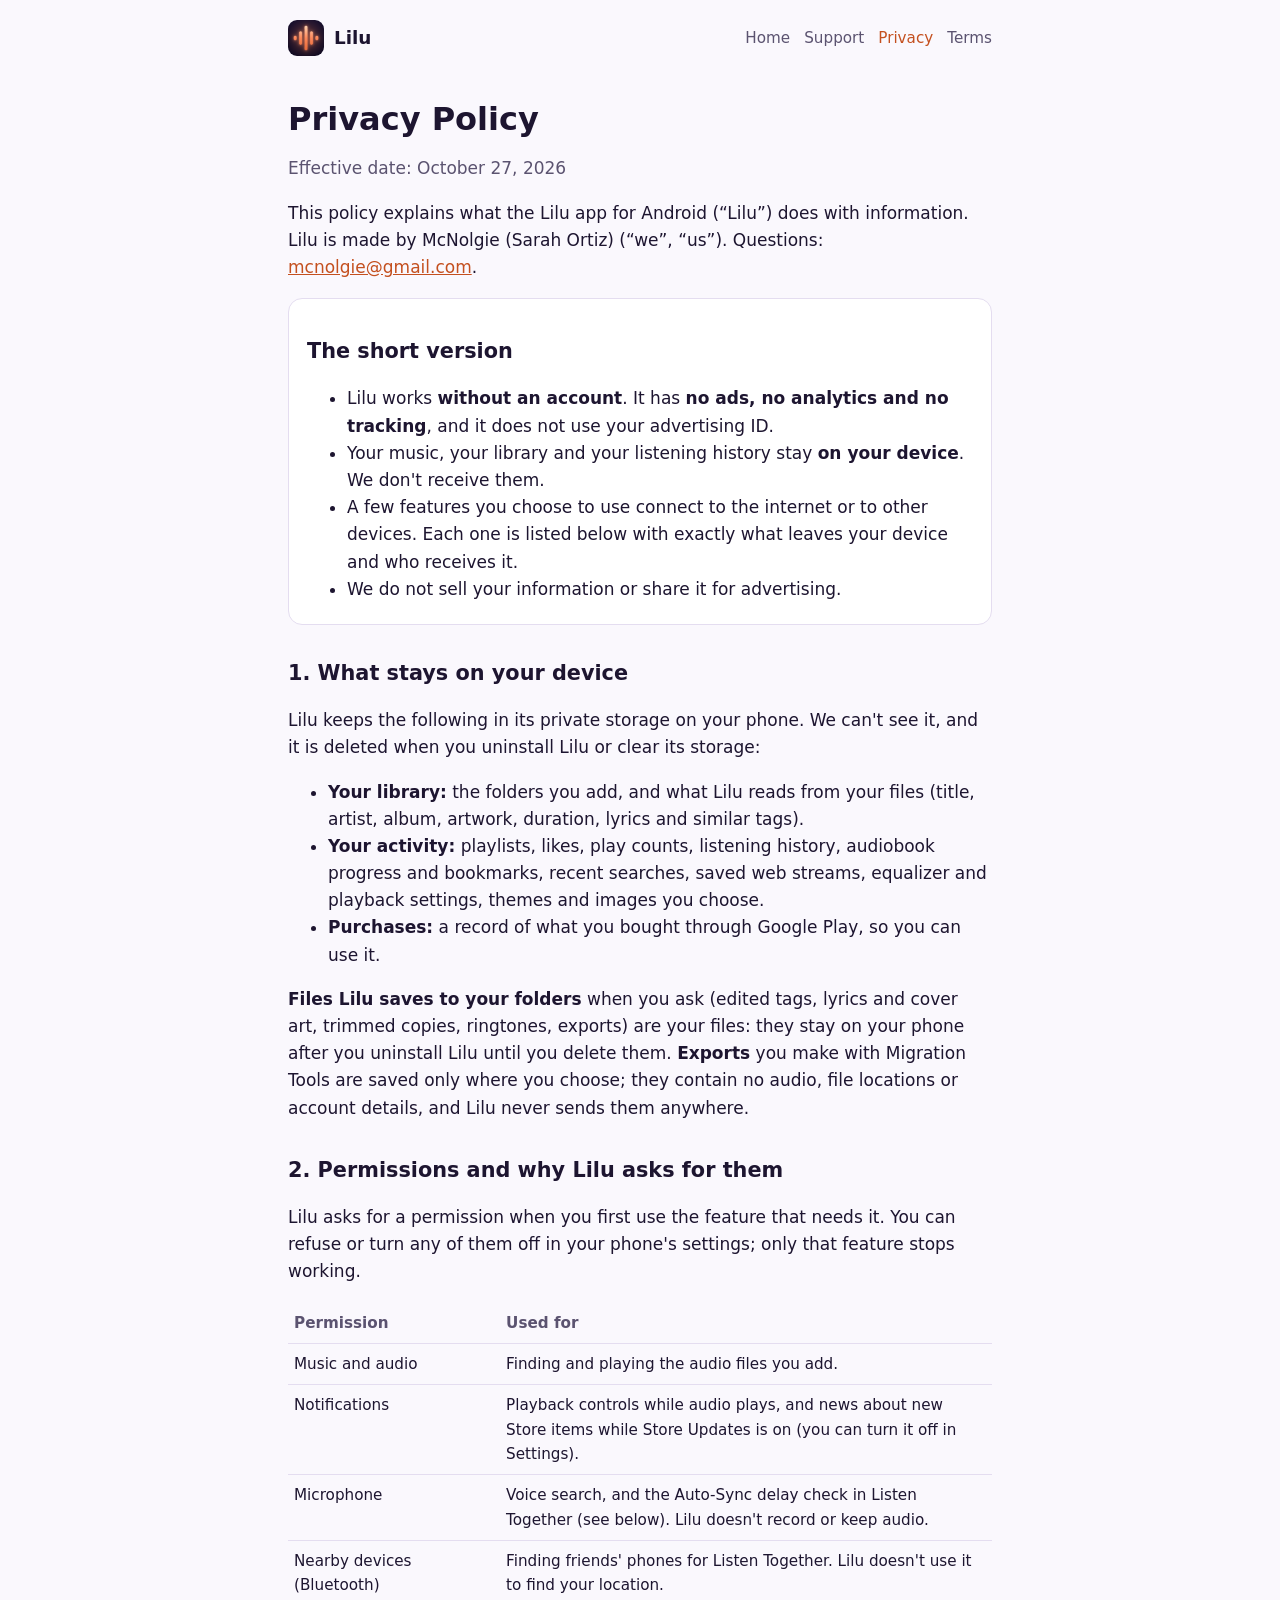
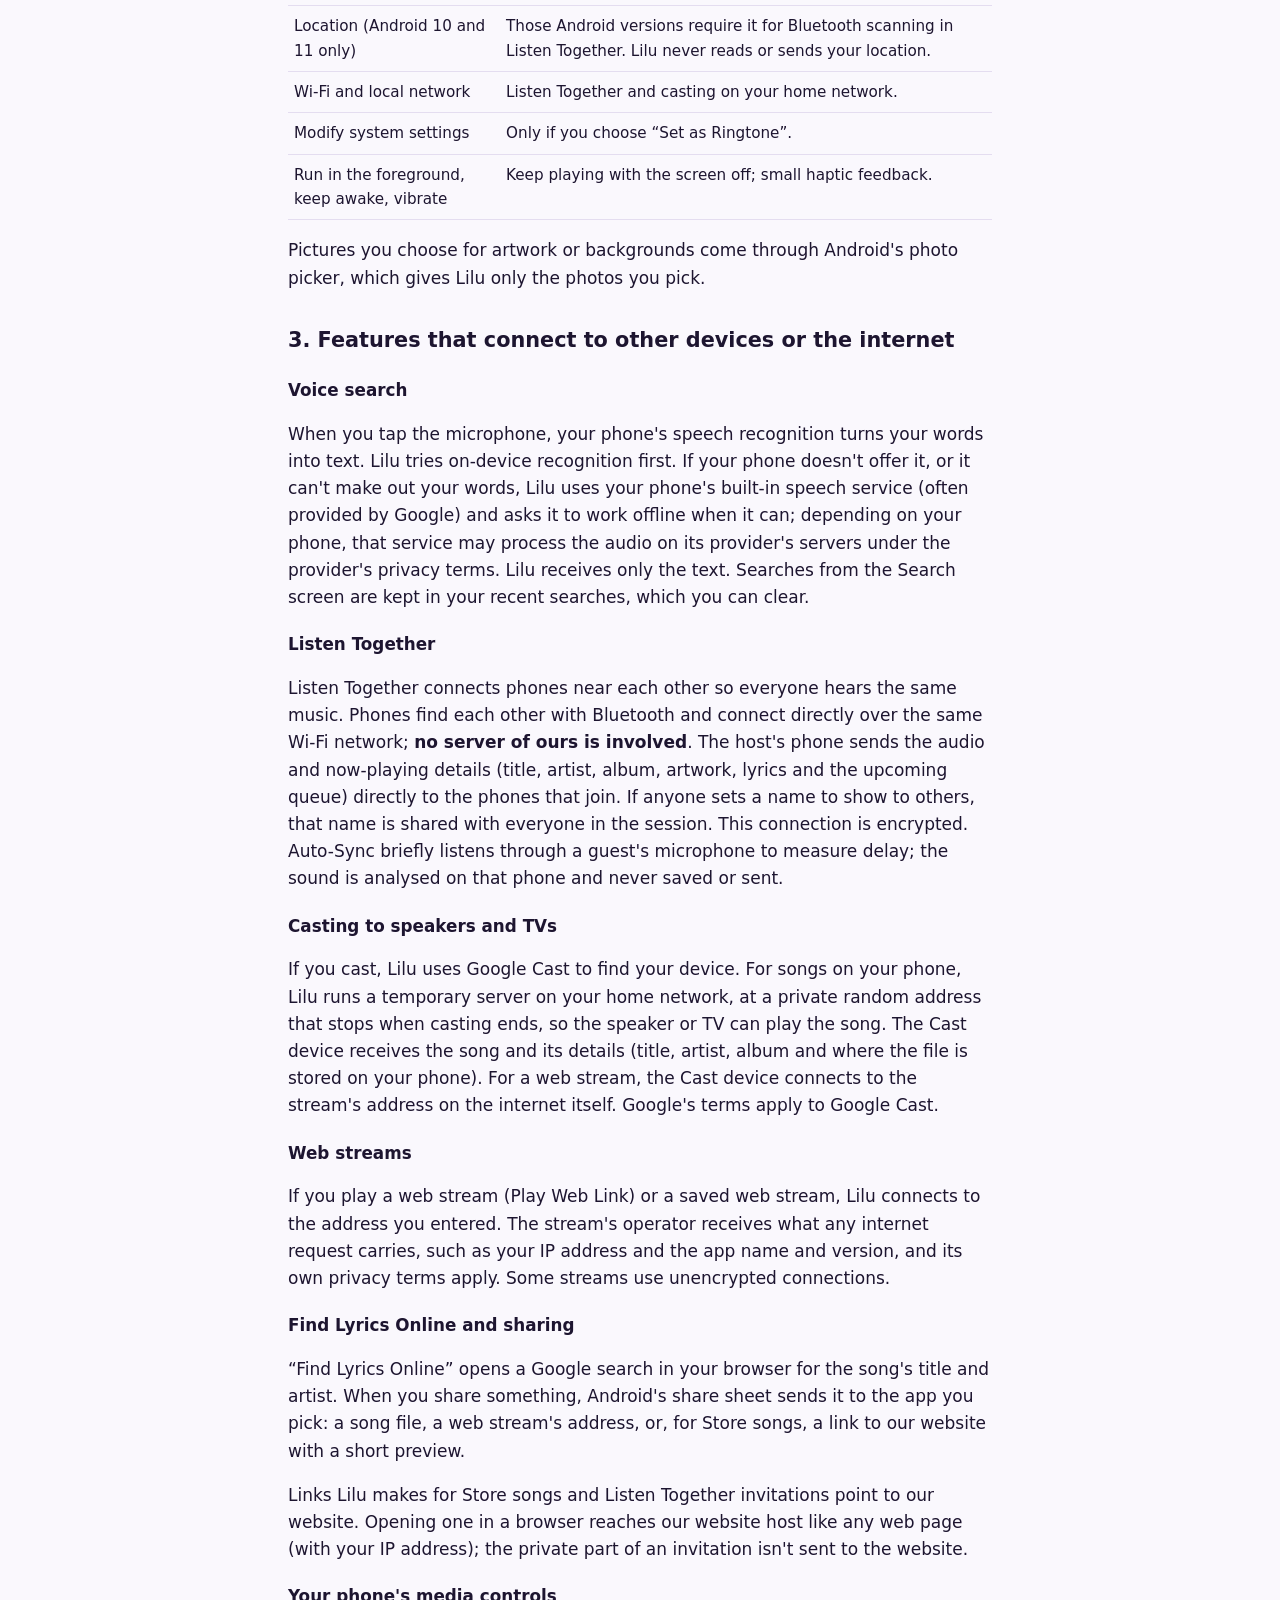
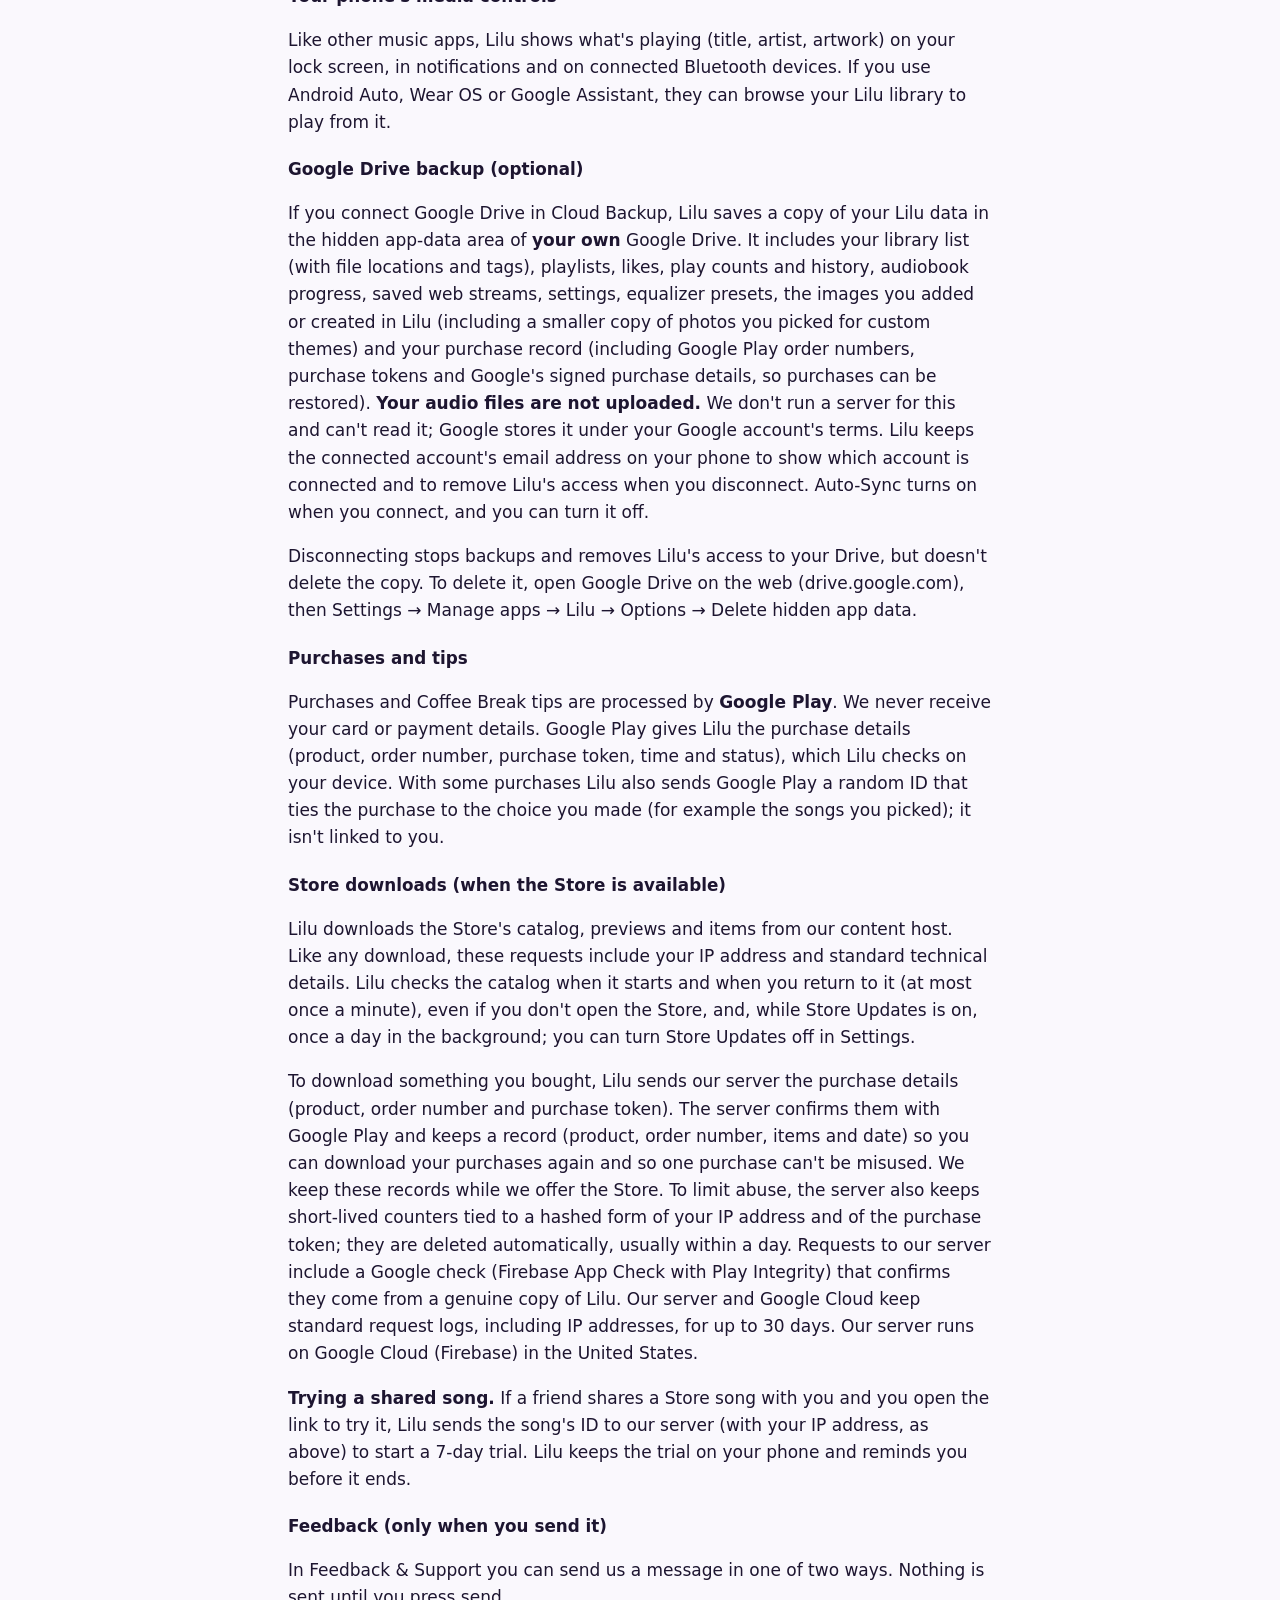
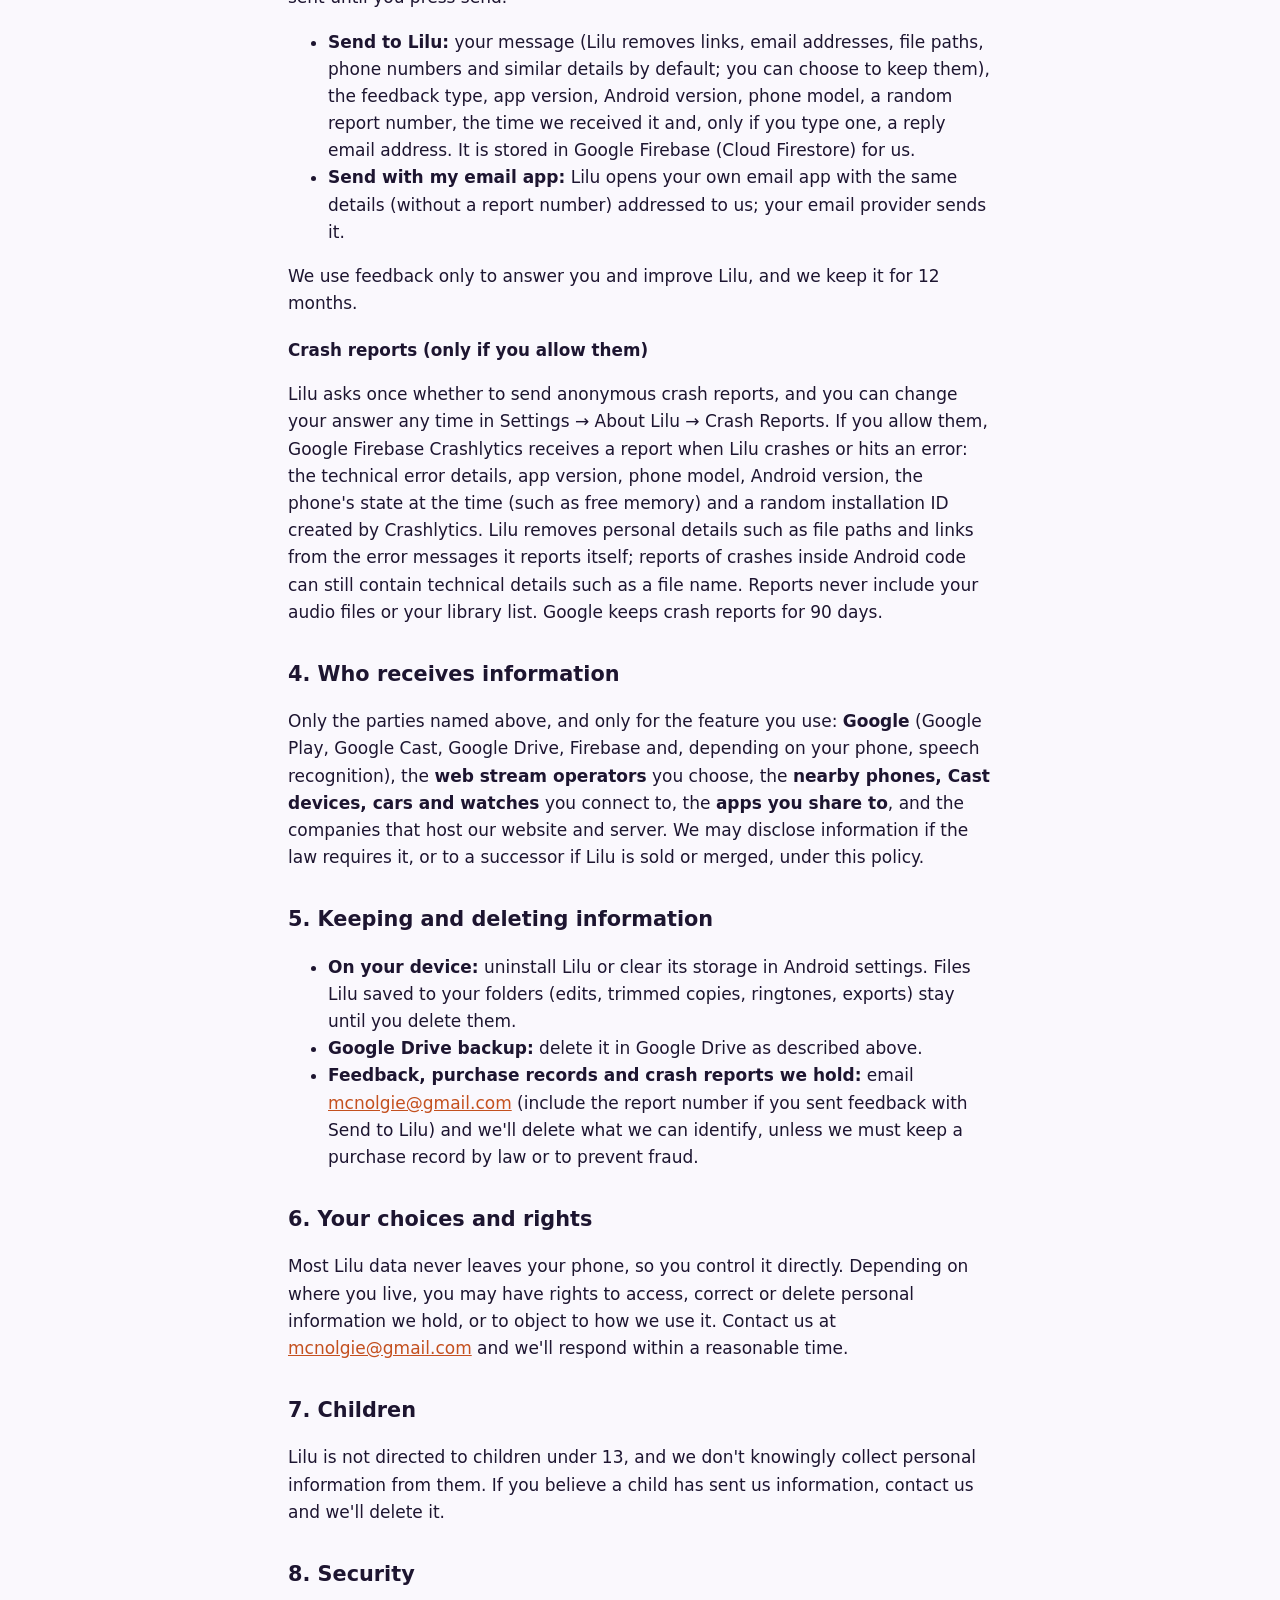
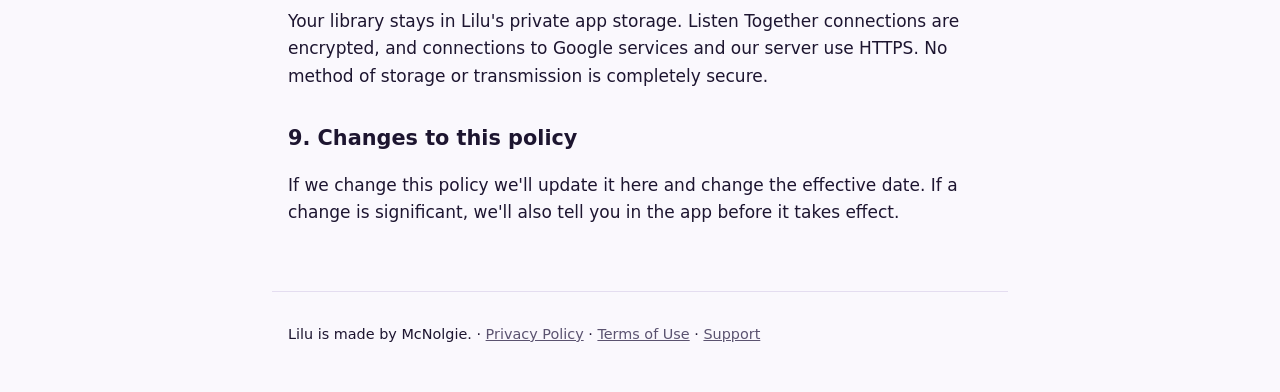
==== privacy.html @ f52eeafa "Add files via upload" ====
<!doctype html>
<html lang="en">
<head>
<meta charset="utf-8">
<meta name="viewport" content="width=device-width, initial-scale=1">
<title>Privacy Policy – Lilu</title>
<meta name="description" content="What the Lilu app keeps on your device, what leaves it, and who receives it.">
<link rel="icon" href="favicon.png">
<link rel="stylesheet" href="style.css">
</head>
<body>
<!-- DRAFT for the owner's review. Fill every [BRACKETED] value and have it reviewed before
     publishing. Facts were checked against the Lilu source code on 26 Oct 2026. -->
<header class="site">
  <a class="brand" href="./"><img src="icon-192.png" alt="">Lilu</a>
  <nav class="site" aria-label="Site">
    <a href="./">Home</a>
    <a href="support.html">Support</a>
    <a href="privacy.html" aria-current="page">Privacy</a>
    <a href="terms.html">Terms</a>
  </nav>
</header>
<main>
<h1>Privacy Policy</h1>
<p class="muted">Effective date: October 27, 2026</p>

<p>This policy explains what the Lilu app for Android (“Lilu”) does with information. Lilu is made by McNolgie (Sarah Ortiz) (“we”, “us”). Questions: <a href="mailto:mcnolgie@gmail.com">mcnolgie@gmail.com</a>.</p>

<div class="summary">
<h2>The short version</h2>
<ul>
  <li>Lilu works <strong>without an account</strong>. It has <strong>no ads, no analytics and no tracking</strong>, and it does not use your advertising ID.</li>
  <li>Your music, your library and your listening history stay <strong>on your device</strong>. We don't receive them.</li>
  <li>A few features you choose to use connect to the internet or to other devices. Each one is listed below with exactly what leaves your device and who receives it.</li>
  <li>We do not sell your information or share it for advertising.</li>
</ul>
</div>

<h2>1. What stays on your device</h2>
<p>Lilu keeps the following in its private storage on your phone. We can't see it, and it is deleted when you uninstall Lilu or clear its storage:</p>
<ul>
  <li><strong>Your library:</strong> the folders you add, and what Lilu reads from your files (title, artist, album, artwork, duration, lyrics and similar tags).</li>
  <li><strong>Your activity:</strong> playlists, likes, play counts, listening history, audiobook progress and bookmarks, recent searches, saved web streams, equalizer and playback settings, themes and images you choose.</li>
  <li><strong>Purchases:</strong> a record of what you bought through Google Play, so you can use it.</li>
</ul>
<p><strong>Files Lilu saves to your folders</strong> when you ask (edited tags, lyrics and cover art, trimmed copies, ringtones, exports) are your files: they stay on your phone after you uninstall Lilu until you delete them. <strong>Exports</strong> you make with Migration Tools are saved only where you choose; they contain no audio, file locations or account details, and Lilu never sends them anywhere.</p>

<h2>2. Permissions and why Lilu asks for them</h2>
<p>Lilu asks for a permission when you first use the feature that needs it. You can refuse or turn any of them off in your phone's settings; only that feature stops working.</p>
<div class="table-wrap"><table>
  <tr><th>Permission</th><th>Used for</th></tr>
  <tr><td>Music and audio</td><td>Finding and playing the audio files you add.</td></tr>
  <tr><td>Notifications</td><td>Playback controls while audio plays, and news about new Store items while Store Updates is on (you can turn it off in Settings).</td></tr>
  <tr><td>Microphone</td><td>Voice search, and the Auto-Sync delay check in Listen Together (see below). Lilu doesn't record or keep audio.</td></tr>
  <tr><td>Nearby devices (Bluetooth)</td><td>Finding friends' phones for Listen Together. Lilu doesn't use it to find your location.</td></tr>
  <tr><td>Location (Android 10 and 11 only)</td><td>Those Android versions require it for Bluetooth scanning in Listen Together. Lilu never reads or sends your location.</td></tr>
  <tr><td>Wi-Fi and local network</td><td>Listen Together and casting on your home network.</td></tr>
  <tr><td>Modify system settings</td><td>Only if you choose “Set as Ringtone”.</td></tr>
  <tr><td>Run in the foreground, keep awake, vibrate</td><td>Keep playing with the screen off; small haptic feedback.</td></tr>
</table></div>
<p>Pictures you choose for artwork or backgrounds come through Android's photo picker, which gives Lilu only the photos you pick.</p>

<h2>3. Features that connect to other devices or the internet</h2>

<h3>Voice search</h3>
<p>When you tap the microphone, your phone's speech recognition turns your words into text. Lilu tries on-device recognition first. If your phone doesn't offer it, or it can't make out your words, Lilu uses your phone's built-in speech service (often provided by Google) and asks it to work offline when it can; depending on your phone, that service may process the audio on its provider's servers under the provider's privacy terms. Lilu receives only the text. Searches from the Search screen are kept in your recent searches, which you can clear.</p>

<h3>Listen Together</h3>
<p>Listen Together connects phones near each other so everyone hears the same music. Phones find each other with Bluetooth and connect directly over the same Wi-Fi network; <strong>no server of ours is involved</strong>. The host's phone sends the audio and now-playing details (title, artist, album, artwork, lyrics and the upcoming queue) directly to the phones that join. If anyone sets a name to show to others, that name is shared with everyone in the session. This connection is encrypted. Auto-Sync briefly listens through a guest's microphone to measure delay; the sound is analysed on that phone and never saved or sent.</p>

<h3>Casting to speakers and TVs</h3>
<p>If you cast, Lilu uses Google Cast to find your device. For songs on your phone, Lilu runs a temporary server on your home network, at a private random address that stops when casting ends, so the speaker or TV can play the song. The Cast device receives the song and its details (title, artist, album and where the file is stored on your phone). For a web stream, the Cast device connects to the stream's address on the internet itself. Google's terms apply to Google Cast.</p>

<h3>Web streams</h3>
<p>If you play a web stream (Play Web Link) or a saved web stream, Lilu connects to the address you entered. The stream's operator receives what any internet request carries, such as your IP address and the app name and version, and its own privacy terms apply. Some streams use unencrypted connections.</p>

<h3>Find Lyrics Online and sharing</h3>
<p>“Find Lyrics Online” opens a Google search in your browser for the song's title and artist. When you share something, Android's share sheet sends it to the app you pick: a song file, a web stream's address, or, for Store songs, a link to our website with a short preview.</p>
<p>Links Lilu makes for Store songs and Listen Together invitations point to our website. Opening one in a browser reaches our website host like any web page (with your IP address); the private part of an invitation isn't sent to the website.</p>

<h3>Your phone's media controls</h3>
<p>Like other music apps, Lilu shows what's playing (title, artist, artwork) on your lock screen, in notifications and on connected Bluetooth devices. If you use Android Auto, Wear OS or Google Assistant, they can browse your Lilu library to play from it.</p>

<h3>Google Drive backup (optional)</h3>
<p>If you connect Google Drive in Cloud Backup, Lilu saves a copy of your Lilu data in the hidden app-data area of <strong>your own</strong> Google Drive. It includes your library list (with file locations and tags), playlists, likes, play counts and history, audiobook progress, saved web streams, settings, equalizer presets, the images you added or created in Lilu (including a smaller copy of photos you picked for custom themes) and your purchase record (including Google Play order numbers, purchase tokens and Google's signed purchase details, so purchases can be restored). <strong>Your audio files are not uploaded.</strong> We don't run a server for this and can't read it; Google stores it under your Google account's terms. Lilu keeps the connected account's email address on your phone to show which account is connected and to remove Lilu's access when you disconnect. Auto-Sync turns on when you connect, and you can turn it off.</p>
<p>Disconnecting stops backups and removes Lilu's access to your Drive, but doesn't delete the copy. To delete it, open Google Drive on the web (drive.google.com), then Settings → Manage apps → Lilu → Options → Delete hidden app data.</p>

<h3>Purchases and tips</h3>
<p>Purchases and Coffee Break tips are processed by <strong>Google Play</strong>. We never receive your card or payment details. Google Play gives Lilu the purchase details (product, order number, purchase token, time and status), which Lilu checks on your device. With some purchases Lilu also sends Google Play a random ID that ties the purchase to the choice you made (for example the songs you picked); it isn't linked to you.</p>

<h3>Store downloads (when the Store is available)</h3>
<p>Lilu downloads the Store's catalog, previews and items from our content host. Like any download, these requests include your IP address and standard technical details. Lilu checks the catalog when it starts and when you return to it (at most once a minute), even if you don't open the Store, and, while Store Updates is on, once a day in the background; you can turn Store Updates off in Settings.</p>
<p>To download something you bought, Lilu sends our server the purchase details (product, order number and purchase token). The server confirms them with Google Play and keeps a record (product, order number, items and date) so you can download your purchases again and so one purchase can't be misused. We keep these records while we offer the Store. To limit abuse, the server also keeps short-lived counters tied to a hashed form of your IP address and of the purchase token; they are deleted automatically, usually within a day. Requests to our server include a Google check (Firebase App Check with Play Integrity) that confirms they come from a genuine copy of Lilu. Our server and Google Cloud keep standard request logs, including IP addresses, for up to 30 days. Our server runs on Google Cloud (Firebase) in the United States.</p>
<p><strong>Trying a shared song.</strong> If a friend shares a Store song with you and you open the link to try it, Lilu sends the song's ID to our server (with your IP address, as above) to start a 7-day trial. Lilu keeps the trial on your phone and reminds you before it ends.</p>

<h3>Feedback (only when you send it)</h3>
<p>In Feedback &amp; Support you can send us a message in one of two ways. Nothing is sent until you press send.</p>
<ul>
  <li><strong>Send to Lilu:</strong> your message (Lilu removes links, email addresses, file paths, phone numbers and similar details by default; you can choose to keep them), the feedback type, app version, Android version, phone model, a random report number, the time we received it and, only if you type one, a reply email address. It is stored in Google Firebase (Cloud Firestore) for us.</li>
  <li><strong>Send with my email app:</strong> Lilu opens your own email app with the same details (without a report number) addressed to us; your email provider sends it.</li>
</ul>
<p>We use feedback only to answer you and improve Lilu, and we keep it for 12 months.</p>

<h3>Crash reports (only if you allow them)</h3>
<p>Lilu asks once whether to send anonymous crash reports, and you can change your answer any time in Settings → About Lilu → Crash Reports. If you allow them, Google Firebase Crashlytics receives a report when Lilu crashes or hits an error: the technical error details, app version, phone model, Android version, the phone's state at the time (such as free memory) and a random installation ID created by Crashlytics. Lilu removes personal details such as file paths and links from the error messages it reports itself; reports of crashes inside Android code can still contain technical details such as a file name. Reports never include your audio files or your library list. Google keeps crash reports for 90 days.</p>

<h2>4. Who receives information</h2>
<p>Only the parties named above, and only for the feature you use: <strong>Google</strong> (Google Play, Google Cast, Google Drive, Firebase and, depending on your phone, speech recognition), the <strong>web stream operators</strong> you choose, the <strong>nearby phones, Cast devices, cars and watches</strong> you connect to, the <strong>apps you share to</strong>, and the companies that host our website and server. We may disclose information if the law requires it, or to a successor if Lilu is sold or merged, under this policy.</p>

<h2>5. Keeping and deleting information</h2>
<ul>
  <li><strong>On your device:</strong> uninstall Lilu or clear its storage in Android settings. Files Lilu saved to your folders (edits, trimmed copies, ringtones, exports) stay until you delete them.</li>
  <li><strong>Google Drive backup:</strong> delete it in Google Drive as described above.</li>
  <li><strong>Feedback, purchase records and crash reports we hold:</strong> email <a href="mailto:mcnolgie@gmail.com">mcnolgie@gmail.com</a> (include the report number if you sent feedback with Send to Lilu) and we'll delete what we can identify, unless we must keep a purchase record by law or to prevent fraud.</li>
</ul>

<h2>6. Your choices and rights</h2>
<p>Most Lilu data never leaves your phone, so you control it directly. Depending on where you live, you may have rights to access, correct or delete personal information we hold, or to object to how we use it. Contact us at <a href="mailto:mcnolgie@gmail.com">mcnolgie@gmail.com</a> and we'll respond within a reasonable time.</p>

<h2>7. Children</h2>
<p>Lilu is not directed to children under 13, and we don't knowingly collect personal information from them. If you believe a child has sent us information, contact us and we'll delete it.</p>

<h2>8. Security</h2>
<p>Your library stays in Lilu's private app storage. Listen Together connections are encrypted, and connections to Google services and our server use HTTPS. No method of storage or transmission is completely secure.</p>

<h2>9. Changes to this policy</h2>
<p>If we change this policy we'll update it here and change the effective date. If a change is significant, we'll also tell you in the app before it takes effect.</p>
</main>
<footer class="site">
  <p>Lilu is made by McNolgie. · <a href="privacy.html">Privacy Policy</a> · <a href="terms.html">Terms of Use</a> · <a href="support.html">Support</a></p>
</footer>
</body>
</html>
---- style.css ----
:root {
  --bg: #0f0a1f;
  --surface: #1a1330;
  --text: #f4f1fa;
  --muted: #c9c3da;
  --accent: #ff8a5c;
  --line: #2d2448;
  --max: 46rem;
}
@media (prefers-color-scheme: light) {
  :root {
    --bg: #faf8fd;
    --surface: #ffffff;
    --text: #1d1530;
    --muted: #5b5370;
    --accent: #c4501f;
    --line: #e4ddf0;
  }
}
* { box-sizing: border-box; }
html { -webkit-text-size-adjust: 100%; }
body {
  margin: 0;
  background: var(--bg);
  color: var(--text);
  font: 17px/1.6 system-ui, -apple-system, "Segoe UI", Roboto, "Helvetica Neue", Arial, sans-serif;
}
a { color: var(--accent); }
a:focus-visible { outline: 2px solid var(--accent); outline-offset: 2px; }
header.site, footer.site, main { max-width: var(--max); margin: 0 auto; padding: 0 16px; }
header.site { display: flex; align-items: center; gap: 12px; padding-top: 20px; padding-bottom: 8px; }
header.site a.brand { display: flex; align-items: center; gap: 10px; color: var(--text); text-decoration: none; font-weight: 700; font-size: 1.15rem; }
header.site img { width: 36px; height: 36px; border-radius: 9px; }
nav.site { margin-left: auto; display: flex; gap: 14px; flex-wrap: wrap; font-size: 0.95rem; }
nav.site a { color: var(--muted); text-decoration: none; }
nav.site a:hover, nav.site a[aria-current="page"] { color: var(--accent); }
main { padding-top: 12px; padding-bottom: 48px; }
h1 { font-size: 2rem; line-height: 1.2; margin: 24px 0 8px; }
h2 { font-size: 1.3rem; margin: 32px 0 8px; }
h3 { font-size: 1.05rem; margin: 20px 0 4px; }
p, li { color: var(--text); }
.muted { color: var(--muted); }
.hero { text-align: center; padding: 32px 0 8px; }
.hero img { width: 112px; height: 112px; border-radius: 26px; }
.hero h1 { font-size: 2.6rem; margin-top: 16px; }
.hero p { font-size: 1.2rem; color: var(--muted); margin: 0 auto; max-width: 30rem; }
.pill { display: inline-block; margin-top: 18px; padding: 8px 18px; border-radius: 999px; border: 1px solid var(--line); color: var(--muted); font-size: 0.95rem; }
.grid { display: grid; grid-template-columns: repeat(auto-fit, minmax(14rem, 1fr)); gap: 12px; margin-top: 28px; }
.card { background: var(--surface); border: 1px solid var(--line); border-radius: 14px; padding: 14px 16px; }
.card h3 { margin-top: 0; }
.card p { margin: 0; color: var(--muted); font-size: 0.95rem; }
.summary { background: var(--surface); border: 1px solid var(--line); border-radius: 14px; padding: 4px 18px; }
table { width: 100%; border-collapse: collapse; font-size: 0.95rem; }
th, td { text-align: left; vertical-align: top; padding: 8px 6px; border-bottom: 1px solid var(--line); }
th { color: var(--muted); font-weight: 600; }
.table-wrap { overflow-x: auto; }
footer.site { border-top: 1px solid var(--line); padding-top: 16px; padding-bottom: 32px; color: var(--muted); font-size: 0.9rem; }
footer.site a { color: var(--muted); }
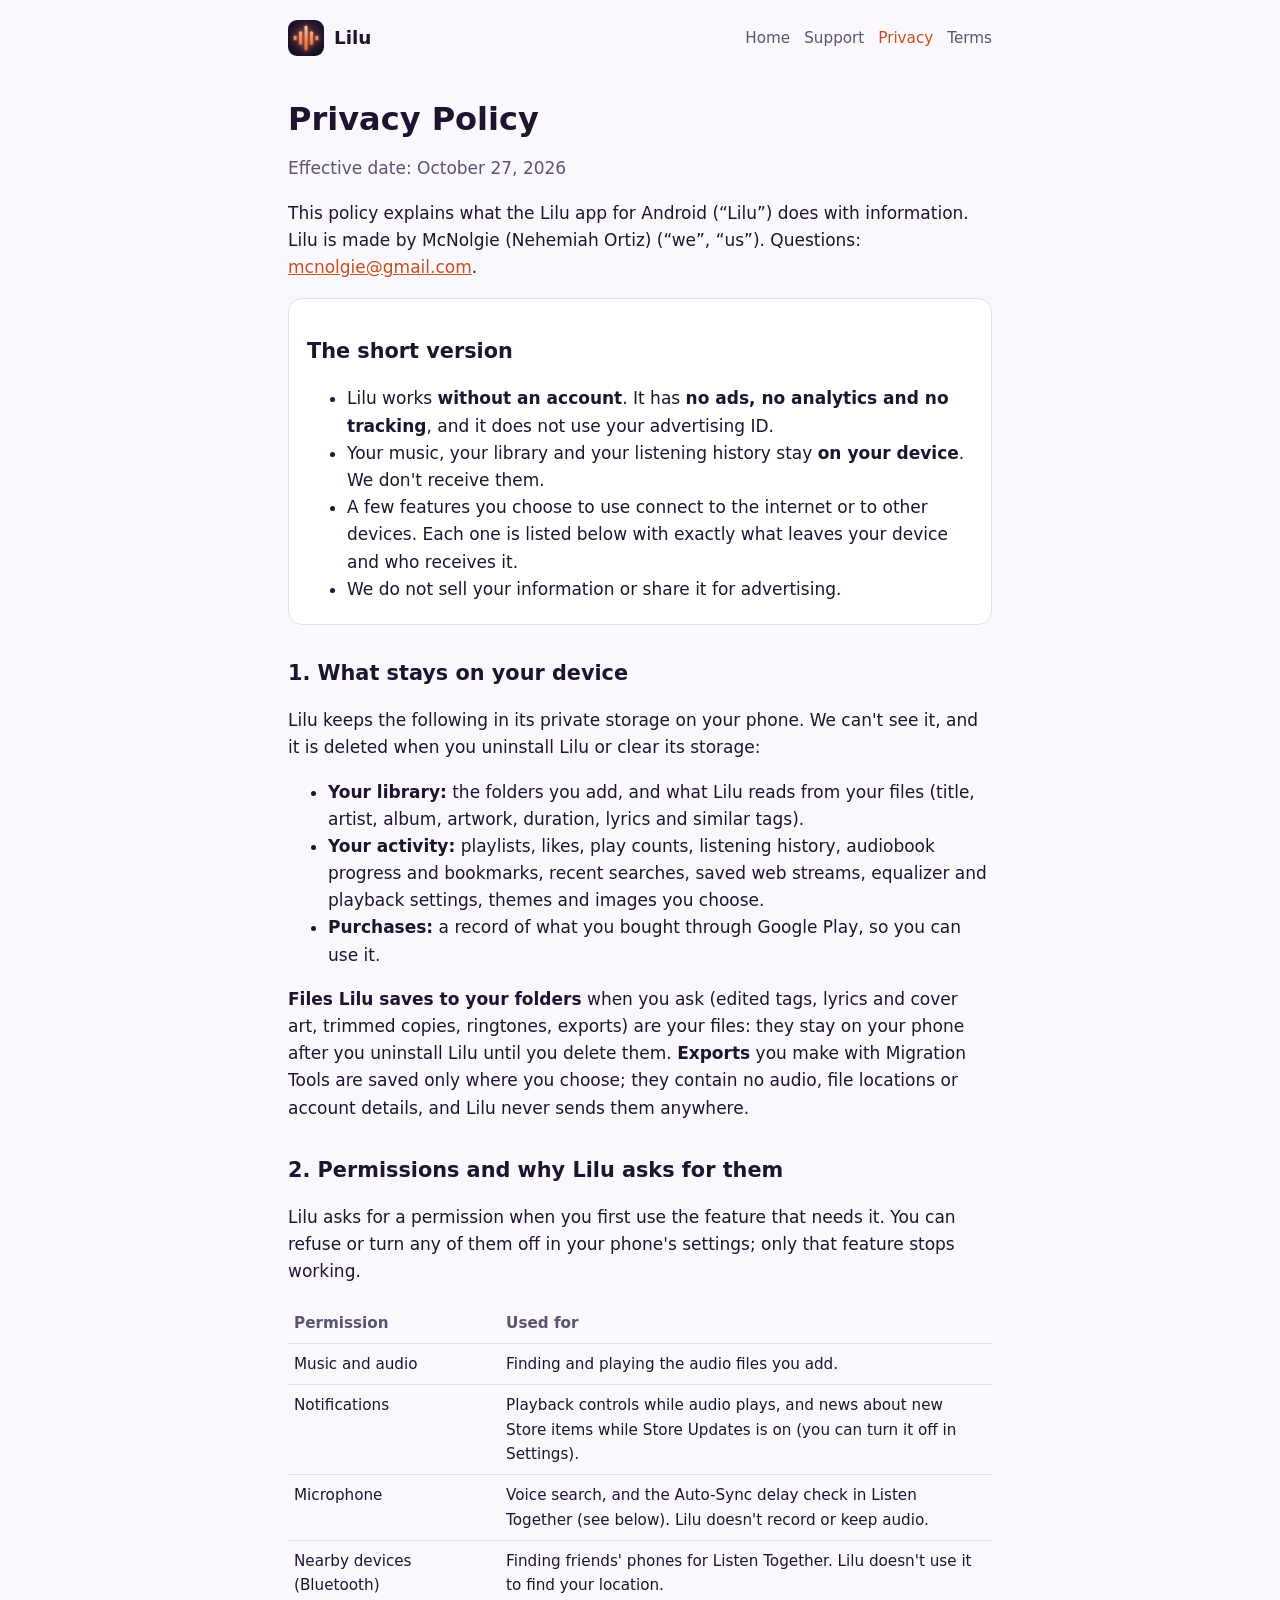
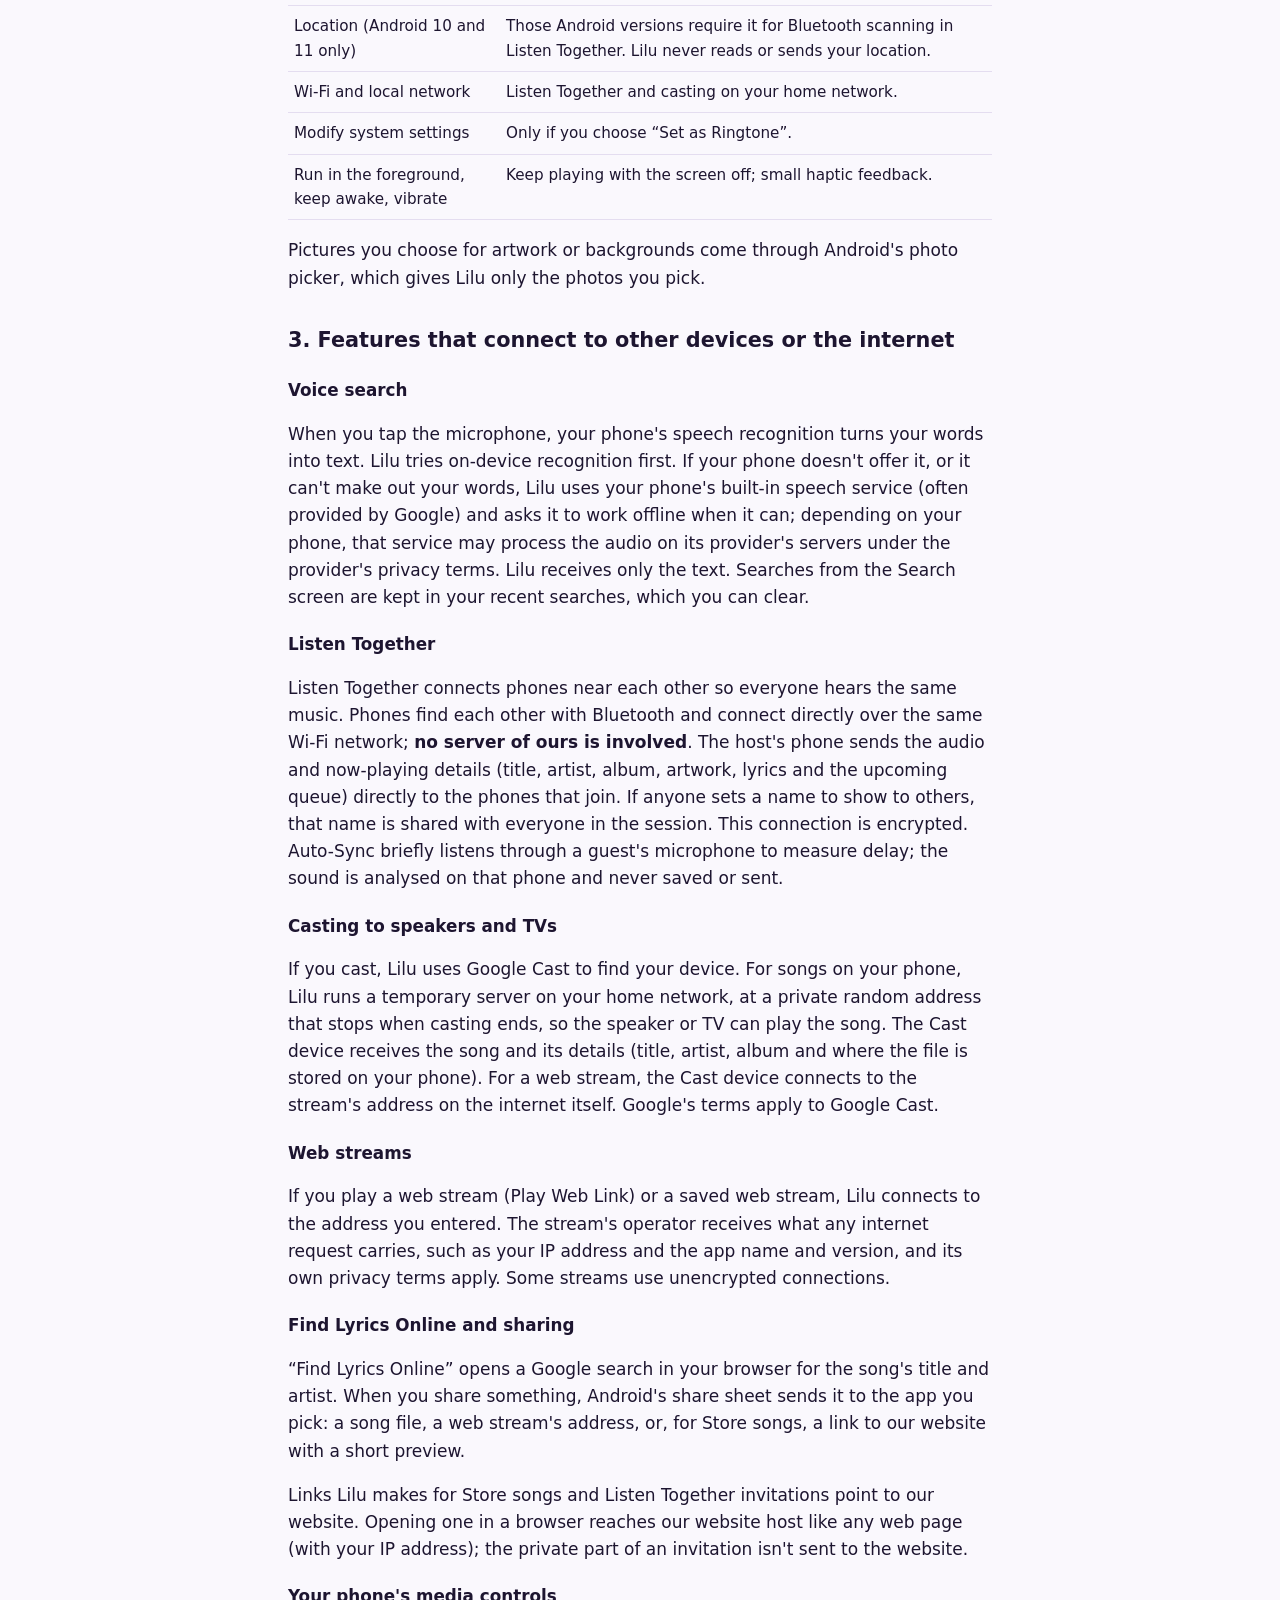
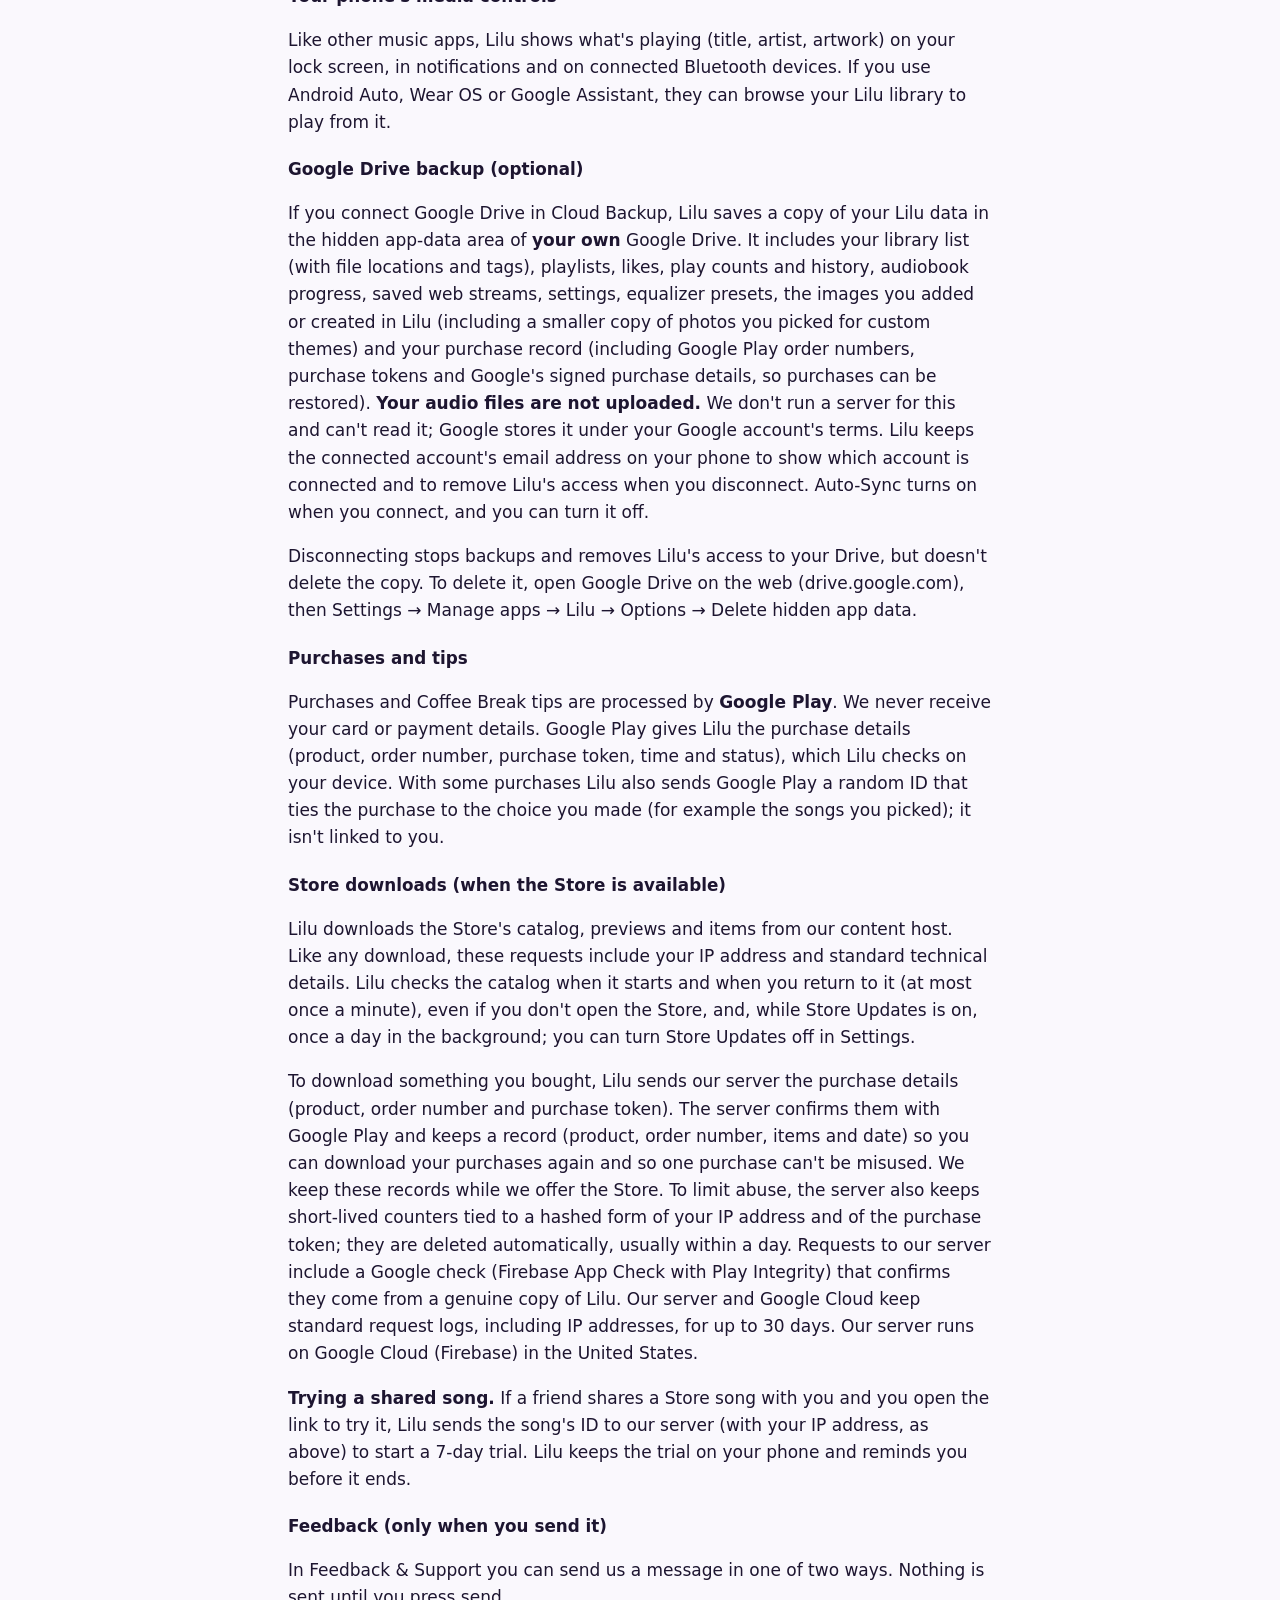
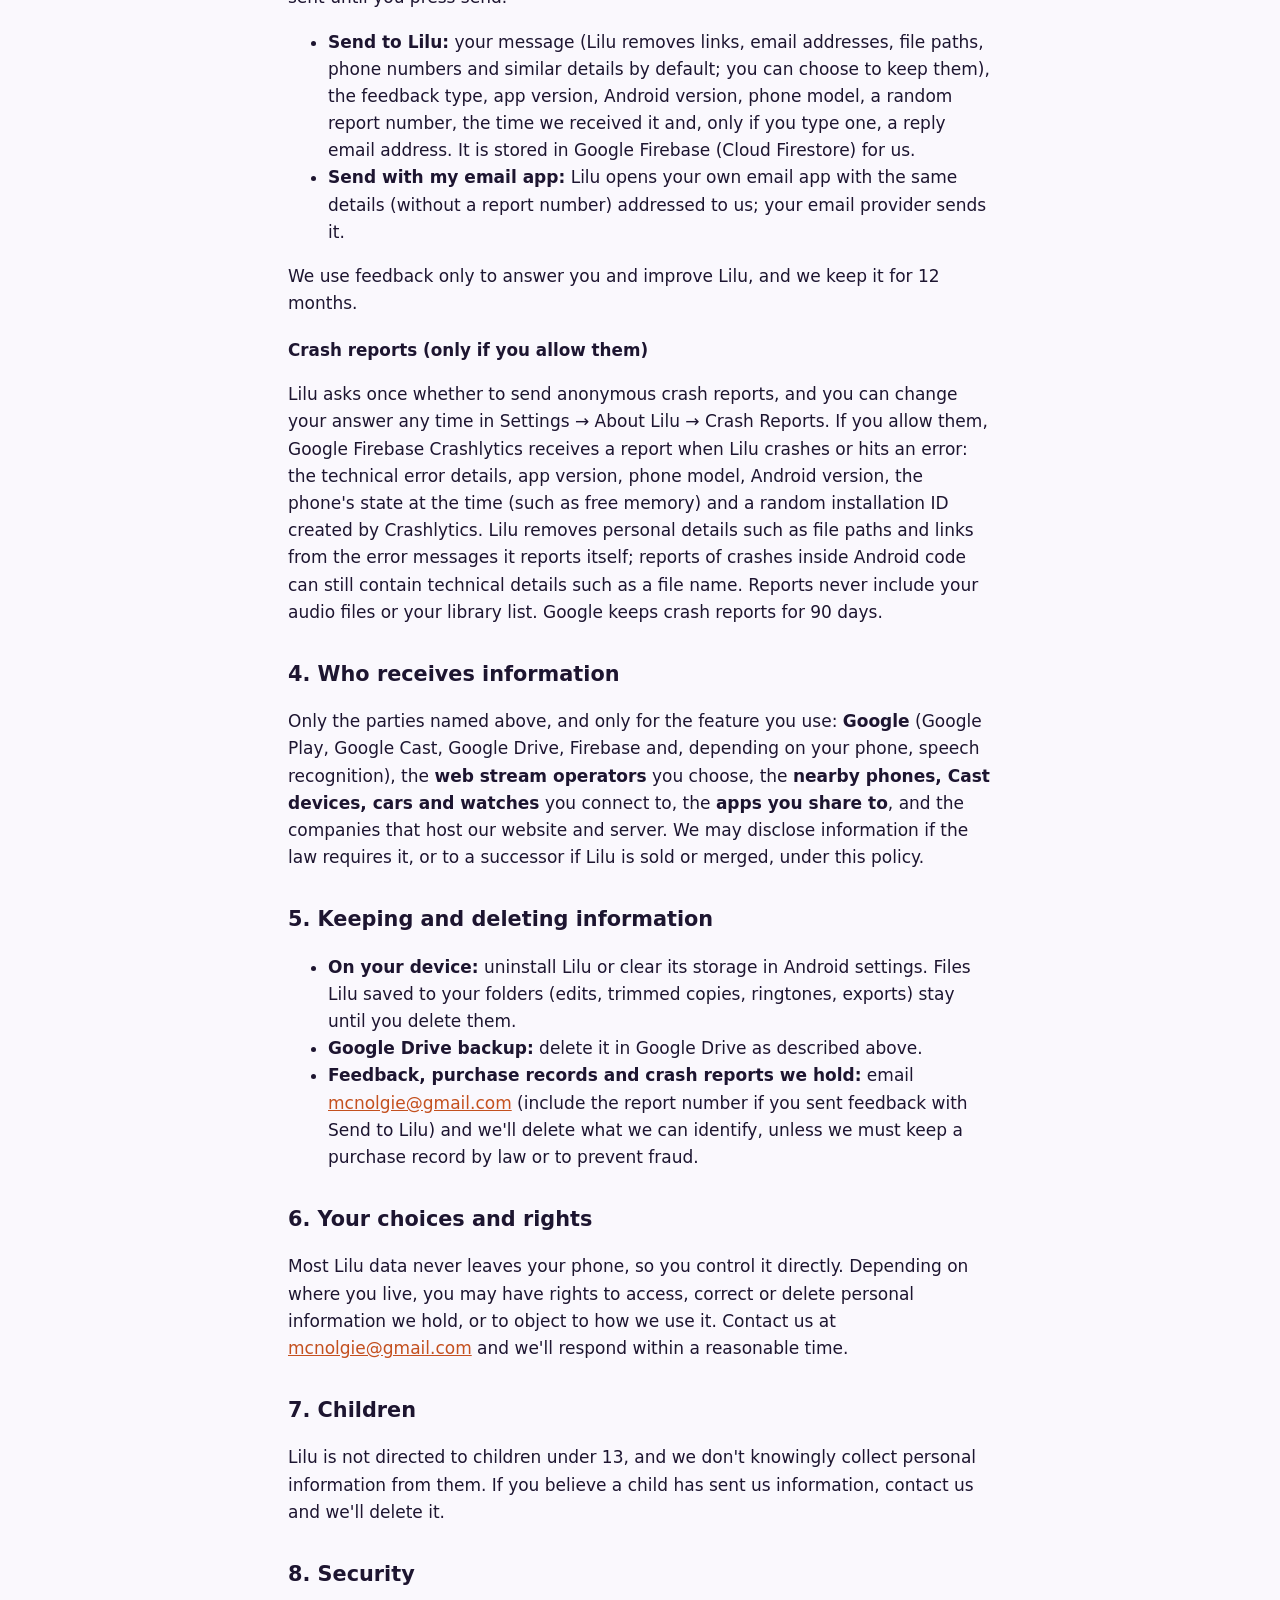
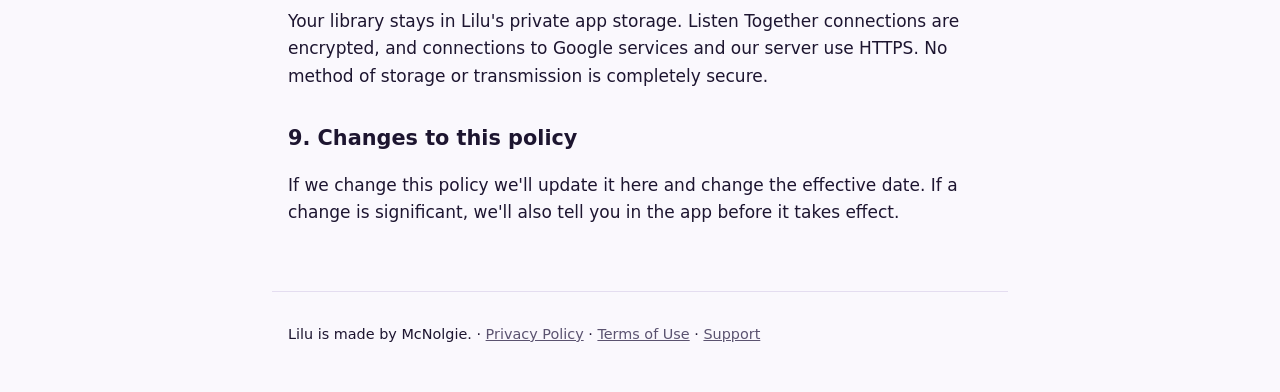
==== commit 77f7dc7c: "Add files via upload" ====
--- a/privacy.html
+++ b/privacy.html
@@ -9,8 +9,7 @@
 <link rel="stylesheet" href="style.css">
 </head>
 <body>
-<!-- DRAFT for the owner's review. Fill every [BRACKETED] value and have it reviewed before
-     publishing. Facts were checked against the Lilu source code on 26 Oct 2026. -->
+<!-- Lilu by McNolgie. Checked against the app's code on 26 Oct 2026 (two independent passes). Owner details filled 26-27 Oct 2026. -->
 <header class="site">
   <a class="brand" href="./"><img src="icon-192.png" alt="">Lilu</a>
   <nav class="site" aria-label="Site">
@@ -24,7 +23,7 @@
 <h1>Privacy Policy</h1>
 <p class="muted">Effective date: October 27, 2026</p>
 
-<p>This policy explains what the Lilu app for Android (“Lilu”) does with information. Lilu is made by McNolgie (Sarah Ortiz) (“we”, “us”). Questions: <a href="mailto:mcnolgie@gmail.com">mcnolgie@gmail.com</a>.</p>
+<p>This policy explains what the Lilu app for Android (“Lilu”) does with information. Lilu is made by McNolgie (Nehemiah Ortiz) (“we”, “us”). Questions: <a href="mailto:mcnolgie@gmail.com">mcnolgie@gmail.com</a>.</p>
 
 <div class="summary">
 <h2>The short version</h2>
